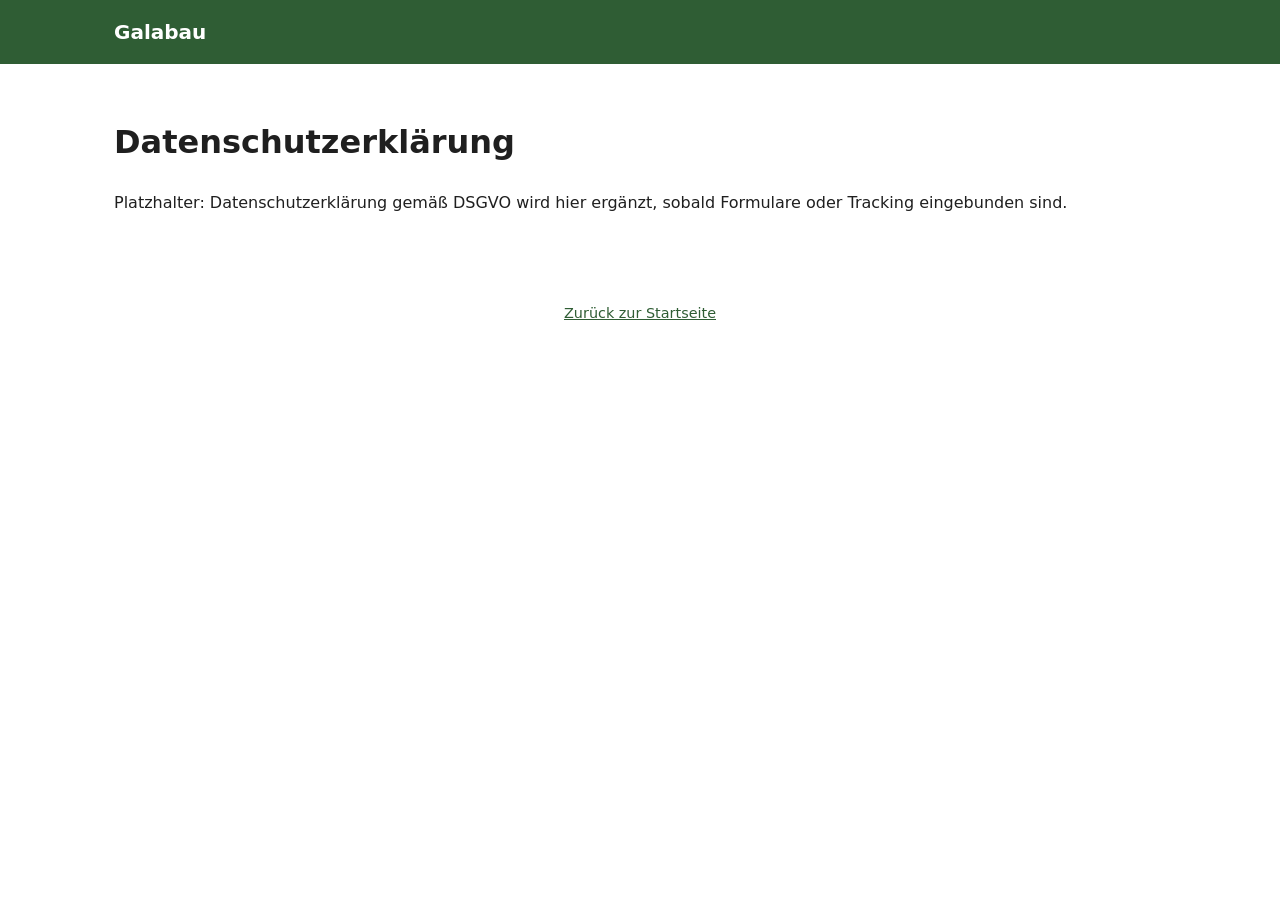
==== datenschutz.html @ 308f7176 "Set up project structure and CI/CD pipeline for Galabau website Static HTML/CSS/JS site scaffold wit" ====
<!DOCTYPE html>
<html lang="de">
<head>
  <meta charset="UTF-8">
  <meta name="viewport" content="width=device-width, initial-scale=1.0">
  <title>Datenschutz – Galabau</title>
  <link rel="icon" href="assets/img/favicon.ico">
  <link rel="stylesheet" href="assets/css/style.css">
</head>
<body>
  <header>
    <nav>
      <a href="index.html" class="logo">Galabau</a>
    </nav>
  </header>

  <main>
    <h1>Datenschutzerklärung</h1>
    <p>Platzhalter: Datenschutzerklärung gemäß DSGVO wird hier ergänzt, sobald Formulare oder Tracking eingebunden sind.</p>
  </main>

  <footer>
    <p><a href="index.html">Zurück zur Startseite</a></p>
  </footer>
</body>
</html>
---- assets/css/style.css ----
:root {
  --color-primary: #2f5d34;
  --color-primary-light: #4b8a52;
  --color-bg: #ffffff;
  --color-text: #1f1f1f;
}

* {
  box-sizing: border-box;
}

body {
  margin: 0;
  font-family: system-ui, -apple-system, "Segoe UI", sans-serif;
  color: var(--color-text);
  background: var(--color-bg);
  line-height: 1.6;
}

header {
  background: var(--color-primary);
  color: #fff;
}

nav {
  display: flex;
  align-items: center;
  justify-content: space-between;
  max-width: 1100px;
  margin: 0 auto;
  padding: 1rem 1.5rem;
}

nav .logo {
  color: #fff;
  font-weight: bold;
  font-size: 1.25rem;
  text-decoration: none;
}

nav ul {
  list-style: none;
  display: flex;
  gap: 1.5rem;
  margin: 0;
  padding: 0;
}

nav a {
  color: #fff;
  text-decoration: none;
}

main {
  max-width: 1100px;
  margin: 0 auto;
  padding: 2rem 1.5rem;
}

section {
  margin-bottom: 3rem;
}

footer {
  text-align: center;
  padding: 1.5rem;
  font-size: 0.9rem;
  color: #555;
}

footer a {
  color: var(--color-primary);
}
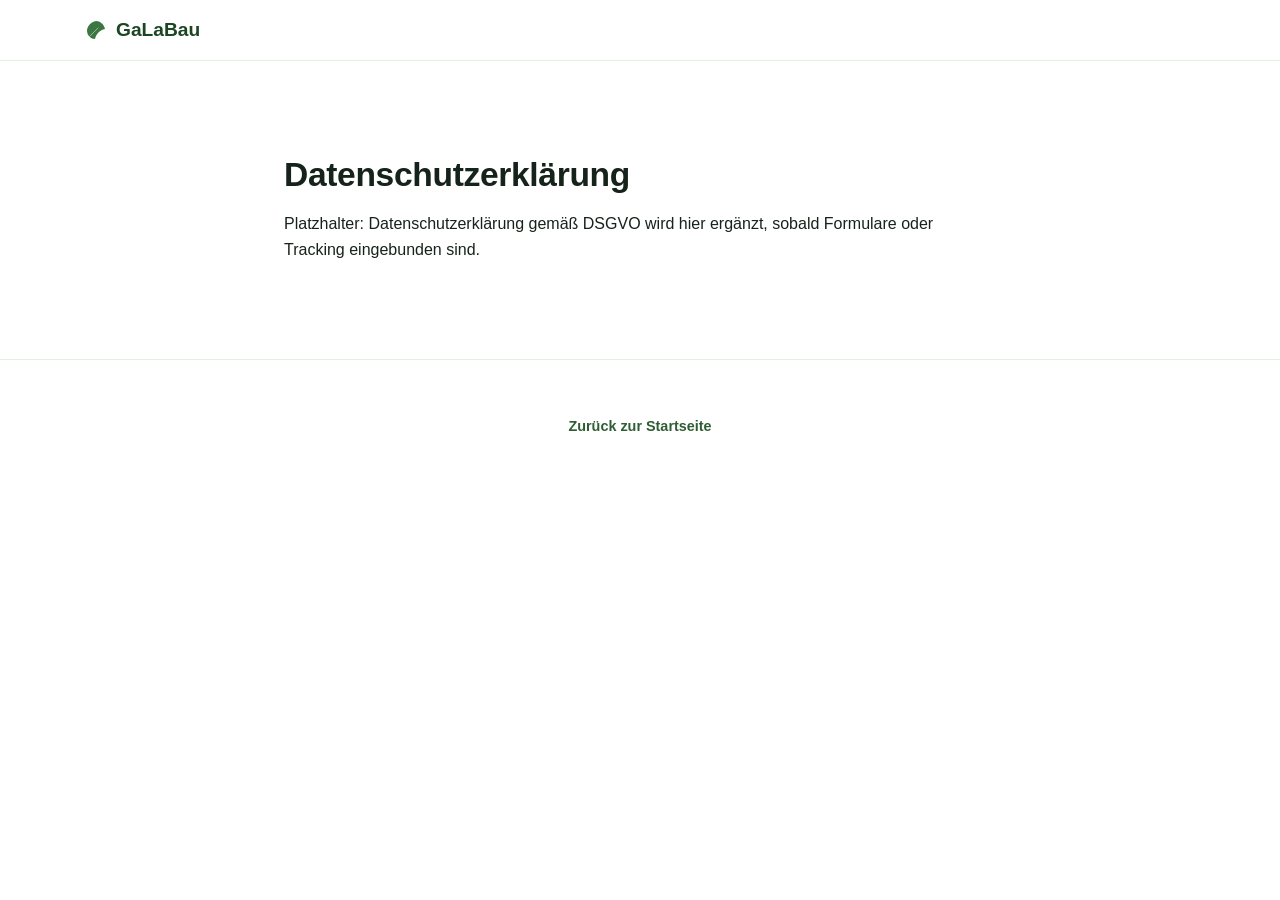
==== commit 46637374: "Redesign with a modern green/white visual style - Sticky blurred header with a mobile hamburger menu" ====
--- a/datenschutz.html
+++ b/datenschutz.html
@@ -3,18 +3,25 @@
 <head>
   <meta charset="UTF-8">
   <meta name="viewport" content="width=device-width, initial-scale=1.0">
-  <title>Datenschutz – Galabau</title>
+  <title>Datenschutz – GaLaBau</title>
+  <meta name="theme-color" content="#1c4522">
   <link rel="icon" href="assets/img/favicon.ico">
   <link rel="stylesheet" href="assets/css/style.css">
 </head>
 <body>
   <header>
     <nav>
-      <a href="index.html" class="logo">Galabau</a>
+      <a href="index.html" class="logo">
+        <svg class="logo-icon" viewBox="0 0 24 24" aria-hidden="true">
+          <path fill="currentColor" d="M12 3c-5 1-9 5-9 10a8 8 0 0 0 8 8c1-5 5-9 10-10-1-5-5-8-9-8Z"/>
+          <path stroke="#fff" stroke-width="1" stroke-linecap="round" opacity="0.45" d="M4 20 14 10"/>
+        </svg>
+        GaLaBau
+      </a>
     </nav>
   </header>
 
-  <main>
+  <main class="legal">
     <h1>Datenschutzerklärung</h1>
     <p>Platzhalter: Datenschutzerklärung gemäß DSGVO wird hier ergänzt, sobald Formulare oder Tracking eingebunden sind.</p>
   </main>
--- a/assets/css/style.css
+++ b/assets/css/style.css
@@ -1,73 +1,607 @@
 :root {
-  --color-primary: #2f5d34;
-  --color-primary-light: #4b8a52;
-  --color-bg: #ffffff;
-  --color-text: #1f1f1f;
+  --green-900: #123018;
+  --green-800: #1c4522;
+  --green-700: #2f5d34;
+  --green-600: #3c7743;
+  --green-500: #4b8a52;
+  --green-400: #6ba873;
+  --green-100: #e3efe1;
+  --green-50: #f5faf4;
+  --white: #ffffff;
+  --ink: #16231a;
+  --ink-muted: #4c5b4f;
+  --radius-sm: 10px;
+  --radius-md: 16px;
+  --radius-lg: 28px;
+  --shadow-sm: 0 1px 3px rgba(18, 48, 24, 0.08);
+  --shadow-md: 0 14px 30px -10px rgba(18, 48, 24, 0.25);
+  --shadow-lg: 0 24px 60px -14px rgba(18, 48, 24, 0.35);
+  --container: 1160px;
+  --ease: cubic-bezier(0.22, 0.61, 0.36, 1);
 }
 
 * {
   box-sizing: border-box;
 }
 
+html {
+  scroll-behavior: smooth;
+}
+
 body {
   margin: 0;
-  font-family: system-ui, -apple-system, "Segoe UI", sans-serif;
-  color: var(--color-text);
-  background: var(--color-bg);
-  line-height: 1.6;
-}
-
+  font-family: -apple-system, BlinkMacSystemFont, "Segoe UI", Roboto, "Helvetica Neue", Arial, sans-serif;
+  color: var(--ink);
+  background: var(--white);
+  line-height: 1.65;
+}
+
+img {
+  max-width: 100%;
+}
+
+h1, h2, h3 {
+  line-height: 1.15;
+  letter-spacing: -0.01em;
+}
+
+@media (prefers-reduced-motion: reduce) {
+  html {
+    scroll-behavior: auto;
+  }
+  .reveal {
+    transition: none !important;
+    opacity: 1 !important;
+    transform: none !important;
+  }
+}
+
+/* Header / Nav */
 header {
-  background: var(--color-primary);
-  color: #fff;
+  position: sticky;
+  top: 0;
+  z-index: 50;
+  background: rgba(255, 255, 255, 0.88);
+  backdrop-filter: blur(10px) saturate(160%);
+  -webkit-backdrop-filter: blur(10px) saturate(160%);
+  border-bottom: 1px solid var(--green-100);
 }
 
 nav {
   display: flex;
   align-items: center;
   justify-content: space-between;
-  max-width: 1100px;
+  max-width: var(--container);
   margin: 0 auto;
-  padding: 1rem 1.5rem;
-}
-
-nav .logo {
-  color: #fff;
-  font-weight: bold;
-  font-size: 1.25rem;
+  padding: 0.9rem 1.5rem;
+}
+
+.logo {
+  display: inline-flex;
+  align-items: center;
+  gap: 0.5rem;
+  font-weight: 800;
+  font-size: 1.2rem;
+  color: var(--green-800);
   text-decoration: none;
+}
+
+.logo-icon {
+  width: 24px;
+  height: 24px;
+  color: var(--green-600);
+  flex: none;
 }
 
 nav ul {
   list-style: none;
   display: flex;
-  gap: 1.5rem;
+  gap: 2rem;
   margin: 0;
   padding: 0;
-}
-
-nav a {
-  color: #fff;
+  align-items: center;
+}
+
+nav ul a {
+  color: var(--ink);
   text-decoration: none;
-}
-
-main {
-  max-width: 1100px;
+  font-weight: 600;
+  font-size: 0.95rem;
+  position: relative;
+  padding: 0.3rem 0;
+}
+
+nav ul a::after {
+  content: "";
+  position: absolute;
+  left: 0;
+  right: 100%;
+  bottom: -2px;
+  height: 2px;
+  background: var(--green-600);
+  transition: right 0.25s var(--ease);
+}
+
+nav ul a:hover::after,
+nav ul a:focus-visible::after {
+  right: 0;
+}
+
+.nav-toggle {
+  display: none;
+  flex-direction: column;
+  justify-content: center;
+  gap: 5px;
+  width: 40px;
+  height: 40px;
+  background: none;
+  border: 0;
+  cursor: pointer;
+  padding: 0;
+}
+
+.nav-toggle .bar {
+  width: 22px;
+  height: 2px;
+  background: var(--green-800);
   margin: 0 auto;
-  padding: 2rem 1.5rem;
-}
-
+  transition: transform 0.25s var(--ease), opacity 0.2s var(--ease);
+}
+
+.nav-toggle[aria-expanded="true"] .bar:nth-child(1) {
+  transform: translateY(7px) rotate(45deg);
+}
+
+.nav-toggle[aria-expanded="true"] .bar:nth-child(2) {
+  opacity: 0;
+}
+
+.nav-toggle[aria-expanded="true"] .bar:nth-child(3) {
+  transform: translateY(-7px) rotate(-45deg);
+}
+
+@media (max-width: 760px) {
+  .nav-toggle {
+    display: flex;
+  }
+
+  nav ul {
+    position: fixed;
+    inset: 65px 0 auto 0;
+    flex-direction: column;
+    align-items: stretch;
+    gap: 0.25rem;
+    background: var(--white);
+    padding: 1rem 1.5rem 1.5rem;
+    box-shadow: var(--shadow-md);
+    transform: translateY(-12px);
+    opacity: 0;
+    pointer-events: none;
+    transition: transform 0.25s var(--ease), opacity 0.25s var(--ease);
+  }
+
+  nav ul.open {
+    transform: translateY(0);
+    opacity: 1;
+    pointer-events: auto;
+  }
+
+  nav ul a {
+    padding: 0.75rem 0;
+    border-bottom: 1px solid var(--green-100);
+  }
+}
+
+/* Buttons */
+.btn {
+  display: inline-flex;
+  align-items: center;
+  gap: 0.5rem;
+  background: var(--green-700);
+  color: #fff;
+  text-decoration: none;
+  font-weight: 700;
+  font-size: 0.98rem;
+  padding: 0.85rem 1.75rem;
+  border-radius: 999px;
+  box-shadow: var(--shadow-sm);
+  border: 2px solid transparent;
+  transition: transform 0.2s var(--ease), box-shadow 0.2s var(--ease), background 0.2s var(--ease);
+}
+
+.btn:hover,
+.btn:focus-visible {
+  background: var(--green-600);
+  transform: translateY(-2px);
+  box-shadow: var(--shadow-md);
+}
+
+.btn-ghost {
+  background: transparent;
+  color: #fff;
+  border-color: rgba(255, 255, 255, 0.65);
+  box-shadow: none;
+}
+
+.btn-ghost:hover,
+.btn-ghost:focus-visible {
+  background: rgba(255, 255, 255, 0.12);
+  border-color: #fff;
+}
+
+.btn-light {
+  background: #fff;
+  color: var(--green-800);
+}
+
+.btn-light:hover,
+.btn-light:focus-visible {
+  background: var(--green-50);
+  color: var(--green-800);
+}
+
+/* Hero */
+.hero {
+  position: relative;
+  overflow: hidden;
+  background: linear-gradient(135deg, var(--green-800), var(--green-600) 60%, var(--green-500));
+  color: #fff;
+  padding: 6rem 1.5rem 9rem;
+  text-align: center;
+}
+
+.hero::before,
+.hero::after {
+  content: "";
+  position: absolute;
+  border-radius: 50%;
+  pointer-events: none;
+}
+
+.hero::before {
+  width: 480px;
+  height: 480px;
+  background: radial-gradient(circle, rgba(255, 255, 255, 0.16), transparent 70%);
+  top: -180px;
+  right: -140px;
+}
+
+.hero::after {
+  width: 380px;
+  height: 380px;
+  background: radial-gradient(circle, rgba(255, 255, 255, 0.12), transparent 70%);
+  bottom: -160px;
+  left: -110px;
+}
+
+.hero-inner {
+  position: relative;
+  max-width: 720px;
+  margin: 0 auto;
+}
+
+.eyebrow {
+  display: inline-block;
+  text-transform: uppercase;
+  letter-spacing: 0.14em;
+  font-size: 0.78rem;
+  font-weight: 700;
+  color: rgba(255, 255, 255, 0.85);
+  margin-bottom: 0.9rem;
+}
+
+.hero h1 {
+  font-size: clamp(2.1rem, 5vw, 3.4rem);
+  margin: 0 0 1.25rem;
+  font-weight: 800;
+}
+
+.hero p {
+  font-size: 1.15rem;
+  color: rgba(255, 255, 255, 0.92);
+  max-width: 600px;
+  margin: 0 auto 2.25rem;
+}
+
+.hero-ctas {
+  display: flex;
+  gap: 1rem;
+  justify-content: center;
+  flex-wrap: wrap;
+}
+
+.wave {
+  display: block;
+  width: 100%;
+  height: auto;
+  margin-top: -2px;
+}
+
+/* Sections */
 section {
-  margin-bottom: 3rem;
-}
-
+  padding: 5rem 1.5rem;
+  scroll-margin-top: 84px;
+}
+
+.section-tint {
+  background: var(--green-50);
+}
+
+.section-inner {
+  max-width: var(--container);
+  margin: 0 auto;
+}
+
+.section-head {
+  max-width: 620px;
+  margin: 0 auto 3rem;
+  text-align: center;
+}
+
+.section-head .eyebrow {
+  color: var(--green-600);
+}
+
+.section-head h2 {
+  font-size: clamp(1.8rem, 3.2vw, 2.4rem);
+  margin: 0.25rem 0 0.75rem;
+  font-weight: 800;
+}
+
+.section-head p {
+  color: var(--ink-muted);
+  font-size: 1.05rem;
+  margin: 0;
+}
+
+.center-cta {
+  text-align: center;
+  margin-top: 2.5rem;
+}
+
+/* Notice banner */
+.notice {
+  background: var(--green-50);
+  border: 1px solid var(--green-100);
+  border-left: 4px solid var(--green-600);
+  border-radius: var(--radius-sm);
+  padding: 1rem 1.25rem;
+  margin: 0 0 2rem;
+  font-size: 0.95rem;
+  color: var(--ink);
+}
+
+/* Leistungen */
+.service-grid {
+  display: grid;
+  grid-template-columns: repeat(auto-fit, minmax(260px, 1fr));
+  gap: 1.25rem;
+  margin: 0 0 2rem;
+}
+
+.service-card {
+  display: flex;
+  align-items: flex-start;
+  gap: 0.9rem;
+  background: #fff;
+  border: 1px solid var(--green-100);
+  border-radius: var(--radius-md);
+  padding: 1.35rem 1.4rem;
+  box-shadow: var(--shadow-sm);
+  transition: transform 0.2s var(--ease), box-shadow 0.2s var(--ease), border-color 0.2s var(--ease);
+}
+
+.service-card:hover {
+  transform: translateY(-4px);
+  box-shadow: var(--shadow-md);
+  border-color: var(--green-400);
+}
+
+.service-icon {
+  flex: none;
+  width: 38px;
+  height: 38px;
+  border-radius: 10px;
+  background: var(--green-100);
+  color: var(--green-700);
+  display: flex;
+  align-items: center;
+  justify-content: center;
+}
+
+.service-icon svg {
+  width: 18px;
+  height: 18px;
+}
+
+.service-card span {
+  font-weight: 600;
+  font-size: 0.97rem;
+  padding-top: 0.35rem;
+}
+
+.note {
+  font-style: italic;
+  color: var(--ink-muted);
+}
+
+/* Projekte */
+.project-grid {
+  display: grid;
+  grid-template-columns: repeat(auto-fit, minmax(260px, 1fr));
+  gap: 1.5rem;
+}
+
+.project-card {
+  position: relative;
+  margin: 0;
+  border-radius: var(--radius-md);
+  overflow: hidden;
+  box-shadow: var(--shadow-sm);
+  aspect-ratio: 4 / 3;
+  transition: box-shadow 0.25s var(--ease);
+}
+
+.project-card:hover {
+  box-shadow: var(--shadow-lg);
+}
+
+.project-card img {
+  position: absolute;
+  inset: 0;
+  width: 100%;
+  height: 100%;
+  object-fit: cover;
+  transition: transform 0.4s var(--ease);
+}
+
+.project-card:hover img {
+  transform: scale(1.06);
+}
+
+.project-card figcaption {
+  position: absolute;
+  left: 0;
+  right: 0;
+  bottom: 0;
+  padding: 1.1rem 1.1rem 0.9rem;
+  background: linear-gradient(to top, rgba(14, 36, 17, 0.88), transparent);
+  color: #fff;
+  font-weight: 700;
+  font-size: 0.95rem;
+}
+
+/* Über uns */
+.about-grid {
+  display: grid;
+  grid-template-columns: 1.3fr 0.9fr;
+  gap: 2.5rem;
+  align-items: start;
+}
+
+.about-text p {
+  color: var(--ink);
+  margin: 0 0 1.1rem;
+}
+
+.about-quote {
+  background: linear-gradient(160deg, var(--green-800), var(--green-600));
+  color: #fff;
+  border-radius: var(--radius-lg);
+  padding: 2.25rem 2rem;
+  box-shadow: var(--shadow-md);
+}
+
+.about-quote blockquote {
+  margin: 0;
+  font-size: 1.3rem;
+  font-weight: 700;
+  line-height: 1.4;
+}
+
+.about-quote cite {
+  display: block;
+  margin-top: 1.1rem;
+  font-size: 0.85rem;
+  font-weight: 600;
+  font-style: normal;
+  opacity: 0.85;
+}
+
+@media (max-width: 760px) {
+  .about-grid {
+    grid-template-columns: 1fr;
+  }
+}
+
+/* Kontakt CTA banner */
+.cta-banner {
+  background: linear-gradient(135deg, var(--green-800), var(--green-600));
+  color: #fff;
+  border-radius: var(--radius-lg);
+  padding: 3.5rem 2rem;
+  text-align: center;
+  box-shadow: var(--shadow-lg);
+}
+
+.cta-banner h2 {
+  color: #fff;
+  font-size: clamp(1.6rem, 3vw, 2.1rem);
+  margin: 0.25rem 0 0.75rem;
+  font-weight: 800;
+}
+
+.cta-banner > .eyebrow {
+  color: rgba(255, 255, 255, 0.85);
+}
+
+.cta-banner p {
+  color: rgba(255, 255, 255, 0.92);
+  max-width: 520px;
+  margin: 0 auto 1.75rem;
+}
+
+.cta-banner .contact-email {
+  display: inline-block;
+  margin-top: 1.25rem;
+  color: #fff;
+  font-weight: 600;
+  text-decoration: underline;
+  text-underline-offset: 4px;
+}
+
+/* Footer */
 footer {
+  border-top: 1px solid var(--green-100);
+  padding: 2.5rem 1.5rem;
   text-align: center;
-  padding: 1.5rem;
+  color: var(--ink-muted);
   font-size: 0.9rem;
-  color: #555;
+  background: var(--white);
 }
 
 footer a {
-  color: var(--color-primary);
-}
+  color: var(--green-700);
+  text-decoration: none;
+  font-weight: 600;
+}
+
+footer a:hover {
+  text-decoration: underline;
+}
+
+/* Legal pages (Impressum / Datenschutz) */
+main.legal {
+  max-width: 760px;
+  margin: 0 auto;
+  padding: 4.5rem 1.5rem 5rem;
+}
+
+main.legal h1 {
+  font-size: 2.1rem;
+  font-weight: 800;
+  margin-bottom: 0.35rem;
+}
+
+main.legal h2 {
+  font-size: 1.2rem;
+  font-weight: 700;
+  color: var(--green-800);
+  margin-top: 2.25rem;
+}
+
+main.legal .muted {
+  color: var(--ink-muted);
+}
+
+/* Scroll reveal */
+.reveal {
+  opacity: 0;
+  transform: translateY(18px);
+  transition: opacity 0.6s var(--ease), transform 0.6s var(--ease);
+}
+
+.reveal.in-view {
+  opacity: 1;
+  transform: none;
+}
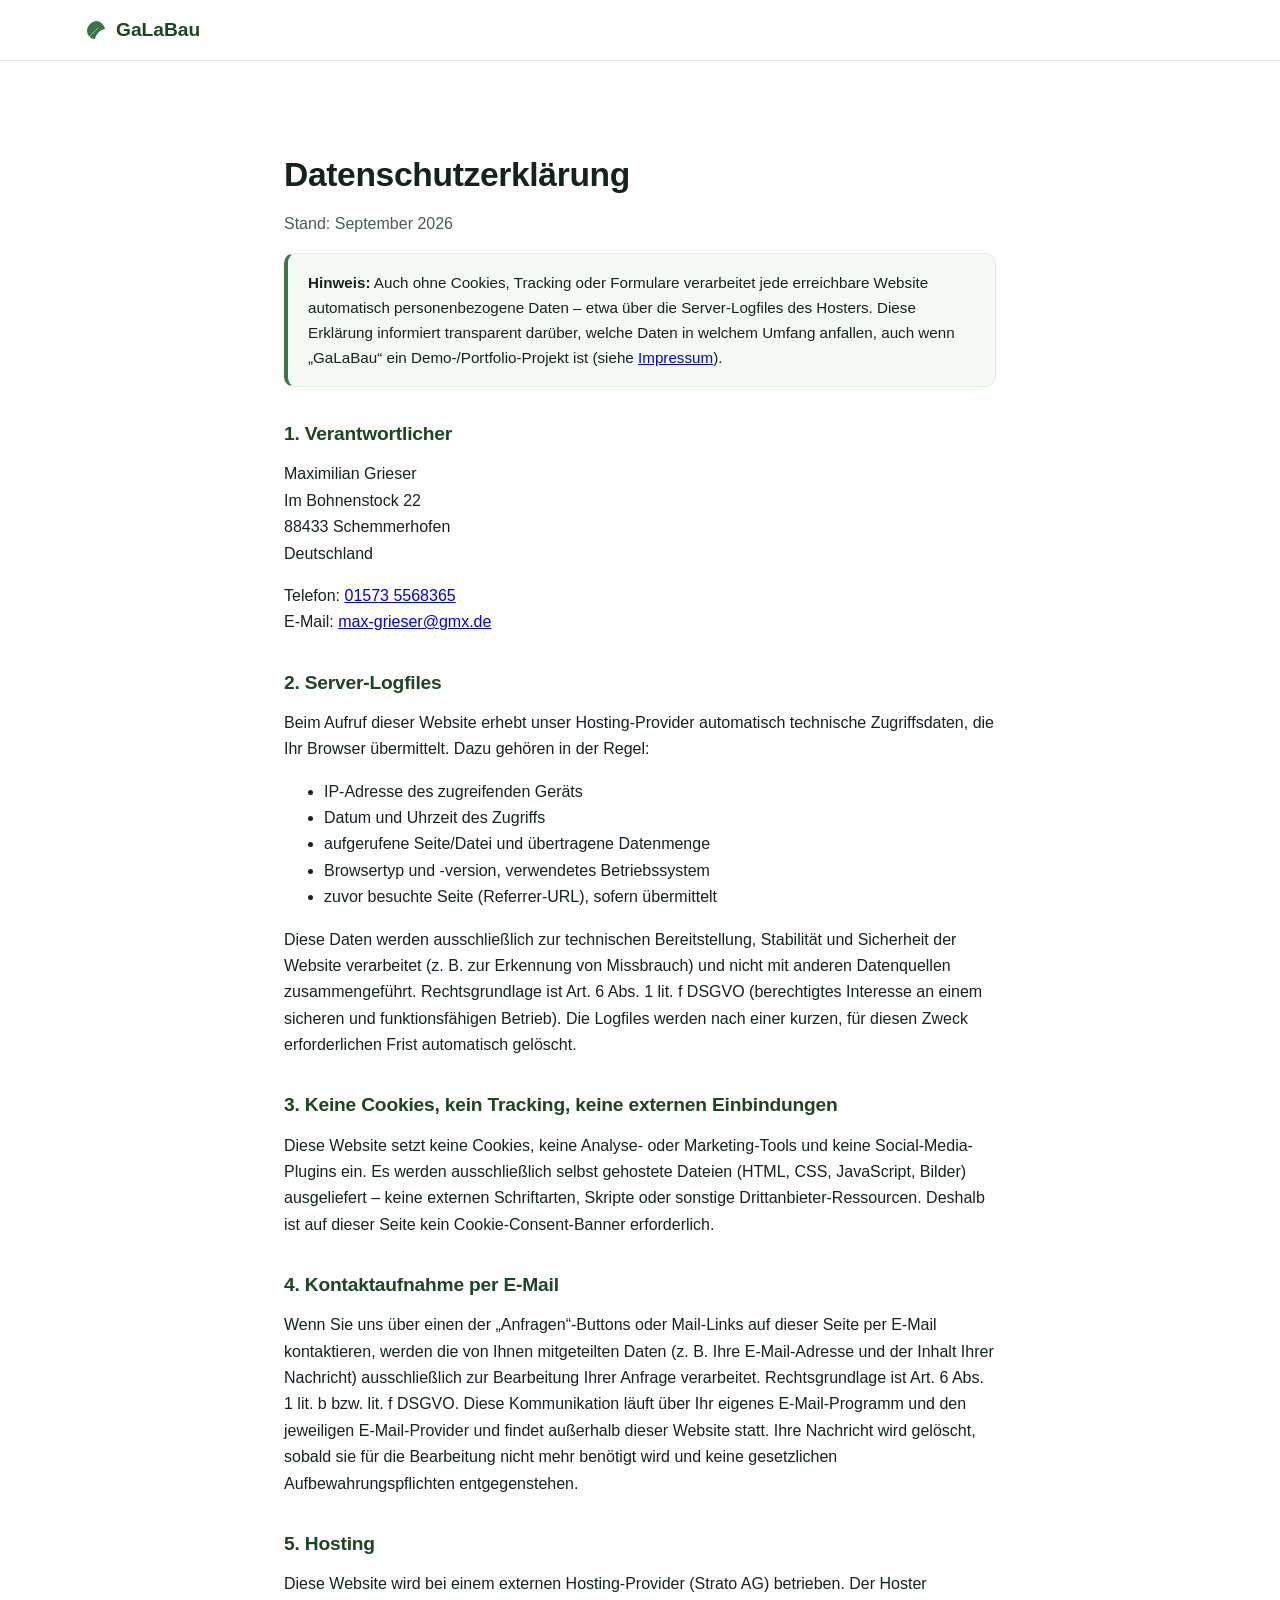
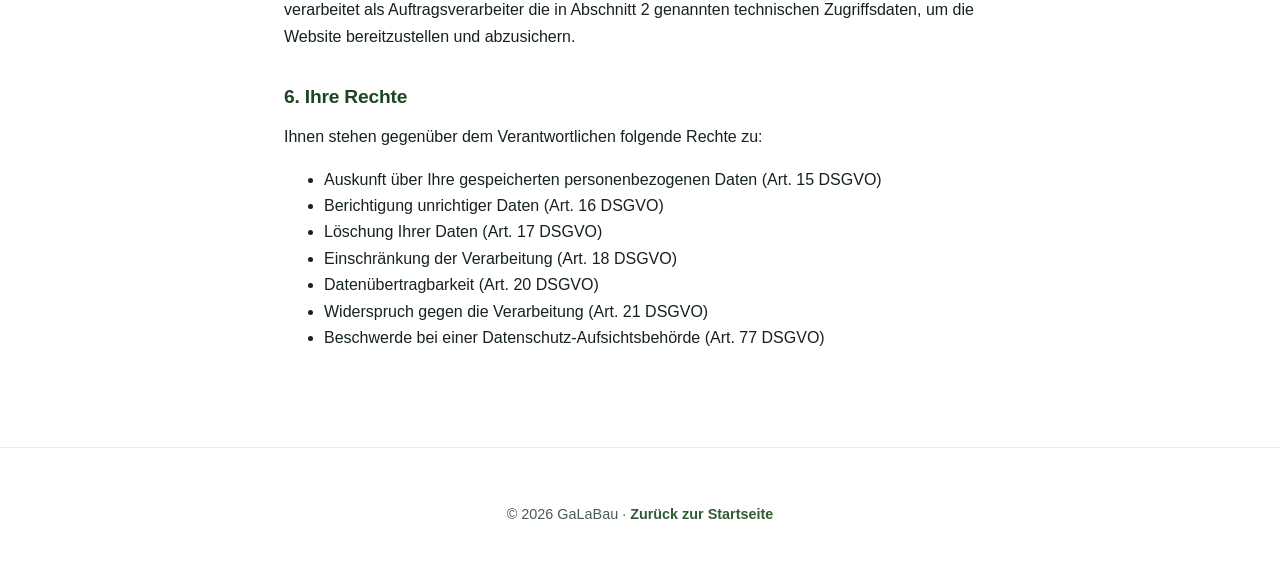
==== commit 994982d7: "Flesh out Datenschutzerklärung and add auto-updating copyright year Datenschutz page was a placehold" ====
--- a/datenschutz.html
+++ b/datenschutz.html
@@ -23,11 +23,93 @@
 
   <main class="legal">
     <h1>Datenschutzerklärung</h1>
-    <p>Platzhalter: Datenschutzerklärung gemäß DSGVO wird hier ergänzt, sobald Formulare oder Tracking eingebunden sind.</p>
+    <p class="muted">Stand: September 2026</p>
+
+    <div class="notice">
+      <strong>Hinweis:</strong> Auch ohne Cookies, Tracking oder Formulare verarbeitet jede
+      erreichbare Website automatisch personenbezogene Daten – etwa über die Server-Logfiles
+      des Hosters. Diese Erklärung informiert transparent darüber, welche Daten in welchem
+      Umfang anfallen, auch wenn „GaLaBau“ ein Demo-/Portfolio-Projekt ist (siehe
+      <a href="impressum.html">Impressum</a>).
+    </div>
+
+    <h2>1. Verantwortlicher</h2>
+    <p>
+      Maximilian Grieser<br>
+      Im Bohnenstock 22<br>
+      88433 Schemmerhofen<br>
+      Deutschland
+    </p>
+    <p>
+      Telefon: <a class="tel-link" data-tel="MDE1NzMgNTU2ODM2NQ==" href="#"><span class="tel-text">wird geladen…</span></a><br>
+      E-Mail: <a class="email-link" data-email="bWF4LWdyaWVzZXJAZ214LmRl" href="#"><span class="email-text">wird geladen…</span></a>
+    </p>
+
+    <h2>2. Server-Logfiles</h2>
+    <p>
+      Beim Aufruf dieser Website erhebt unser Hosting-Provider automatisch technische
+      Zugriffsdaten, die Ihr Browser übermittelt. Dazu gehören in der Regel:
+    </p>
+    <ul>
+      <li>IP-Adresse des zugreifenden Geräts</li>
+      <li>Datum und Uhrzeit des Zugriffs</li>
+      <li>aufgerufene Seite/Datei und übertragene Datenmenge</li>
+      <li>Browsertyp und -version, verwendetes Betriebssystem</li>
+      <li>zuvor besuchte Seite (Referrer-URL), sofern übermittelt</li>
+    </ul>
+    <p>
+      Diese Daten werden ausschließlich zur technischen Bereitstellung, Stabilität und
+      Sicherheit der Website verarbeitet (z. B. zur Erkennung von Missbrauch) und nicht mit
+      anderen Datenquellen zusammengeführt. Rechtsgrundlage ist Art. 6 Abs. 1 lit. f DSGVO
+      (berechtigtes Interesse an einem sicheren und funktionsfähigen Betrieb). Die Logfiles
+      werden nach einer kurzen, für diesen Zweck erforderlichen Frist automatisch gelöscht.
+    </p>
+
+    <h2>3. Keine Cookies, kein Tracking, keine externen Einbindungen</h2>
+    <p>
+      Diese Website setzt keine Cookies, keine Analyse- oder Marketing-Tools und keine
+      Social-Media-Plugins ein. Es werden ausschließlich selbst gehostete Dateien
+      (HTML, CSS, JavaScript, Bilder) ausgeliefert – keine externen Schriftarten, Skripte
+      oder sonstige Drittanbieter-Ressourcen. Deshalb ist auf dieser Seite kein
+      Cookie-Consent-Banner erforderlich.
+    </p>
+
+    <h2>4. Kontaktaufnahme per E-Mail</h2>
+    <p>
+      Wenn Sie uns über einen der „Anfragen“-Buttons oder Mail-Links auf dieser Seite per
+      E-Mail kontaktieren, werden die von Ihnen mitgeteilten Daten (z. B. Ihre
+      E-Mail-Adresse und der Inhalt Ihrer Nachricht) ausschließlich zur Bearbeitung Ihrer
+      Anfrage verarbeitet. Rechtsgrundlage ist Art. 6 Abs. 1 lit. b bzw. lit. f DSGVO. Diese
+      Kommunikation läuft über Ihr eigenes E-Mail-Programm und den jeweiligen
+      E-Mail-Provider und findet außerhalb dieser Website statt. Ihre Nachricht wird
+      gelöscht, sobald sie für die Bearbeitung nicht mehr benötigt wird und keine
+      gesetzlichen Aufbewahrungspflichten entgegenstehen.
+    </p>
+
+    <h2>5. Hosting</h2>
+    <p>
+      Diese Website wird bei einem externen Hosting-Provider (Strato AG) betrieben. Der
+      Hoster verarbeitet als Auftragsverarbeiter die in Abschnitt 2 genannten technischen
+      Zugriffsdaten, um die Website bereitzustellen und abzusichern.
+    </p>
+
+    <h2>6. Ihre Rechte</h2>
+    <p>Ihnen stehen gegenüber dem Verantwortlichen folgende Rechte zu:</p>
+    <ul>
+      <li>Auskunft über Ihre gespeicherten personenbezogenen Daten (Art. 15 DSGVO)</li>
+      <li>Berichtigung unrichtiger Daten (Art. 16 DSGVO)</li>
+      <li>Löschung Ihrer Daten (Art. 17 DSGVO)</li>
+      <li>Einschränkung der Verarbeitung (Art. 18 DSGVO)</li>
+      <li>Datenübertragbarkeit (Art. 20 DSGVO)</li>
+      <li>Widerspruch gegen die Verarbeitung (Art. 21 DSGVO)</li>
+      <li>Beschwerde bei einer Datenschutz-Aufsichtsbehörde (Art. 77 DSGVO)</li>
+    </ul>
   </main>
 
   <footer>
-    <p><a href="index.html">Zurück zur Startseite</a></p>
+    <p>&copy; <span id="year"></span> GaLaBau · <a href="index.html">Zurück zur Startseite</a></p>
   </footer>
+
+  <script src="assets/js/main.js"></script>
 </body>
 </html>
